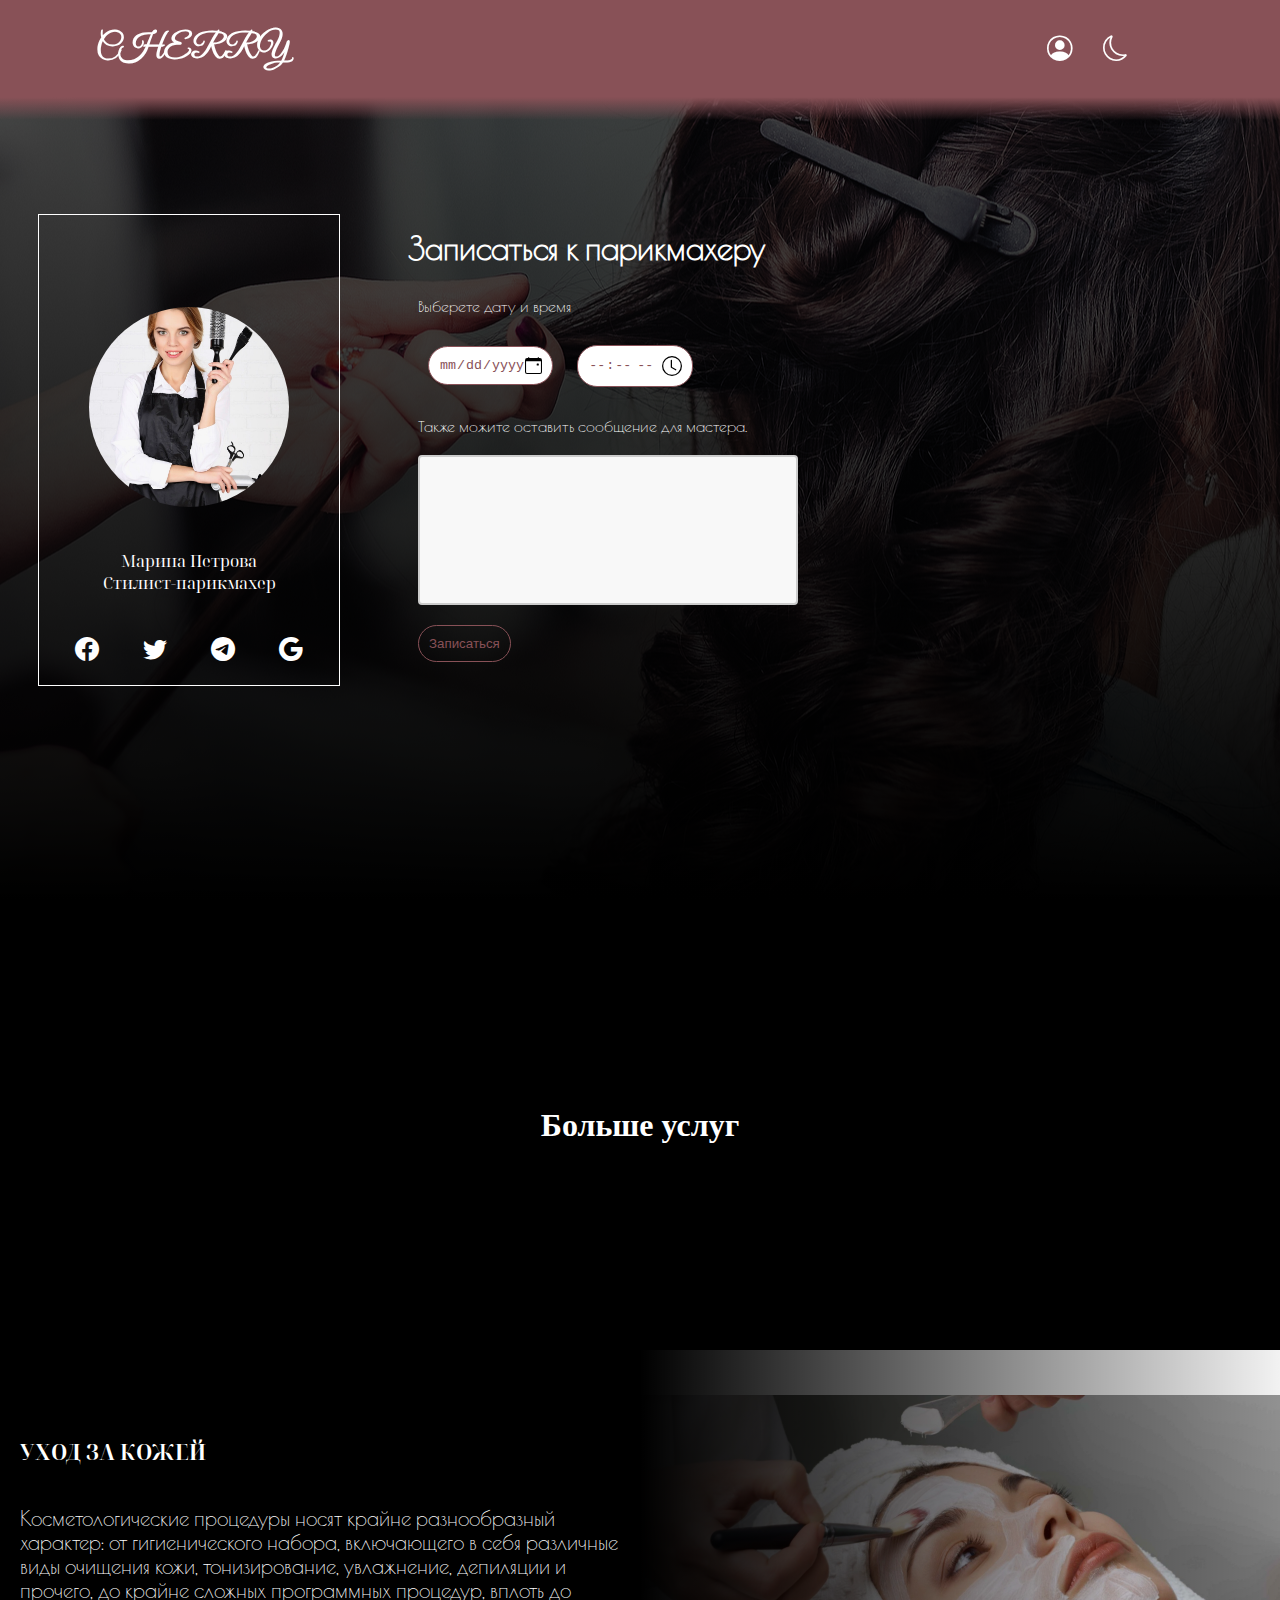
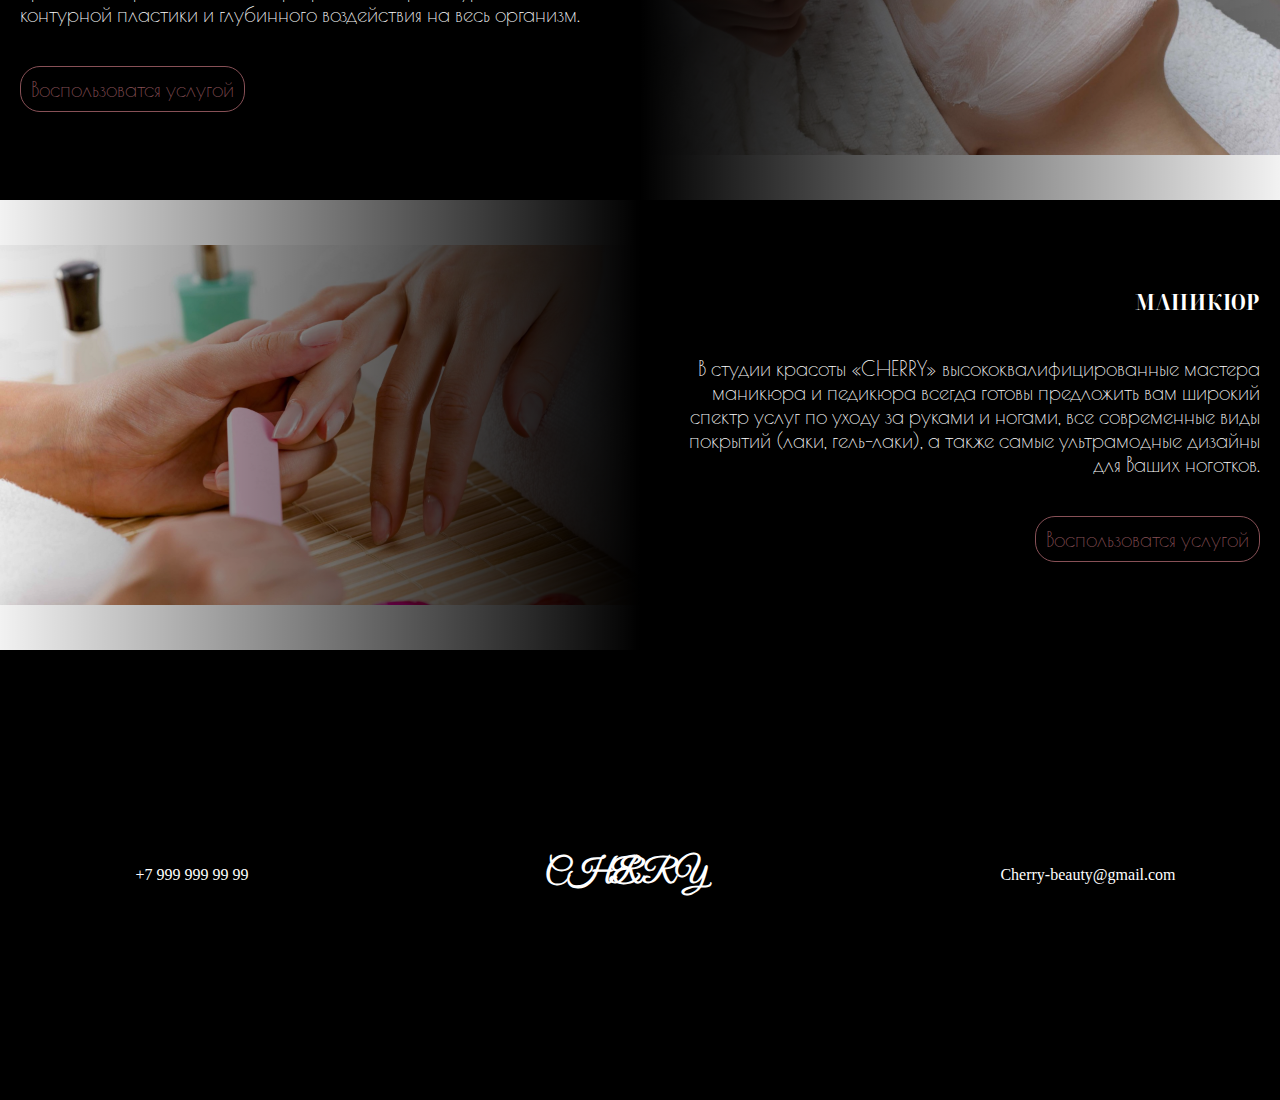
==== hair.html @ 7b2abf84 "Add files via upload" ====
<!DOCTYPE html>
<html lang="en">
  <head>
    <meta charset="UTF-8" />
    <meta http-equiv="X-UA-Compatible" content="IE=edge" />
    <meta name="viewport" content="width=device-width, initial-scale=1.0" />
    <link
      rel="stylesheet"
      href="https://cdn.jsdelivr.net/npm/bootstrap-icons@1.8.1/font/bootstrap-icons.css"
    />
    <link rel="stylesheet" href="style/global.css" />
    <link rel="stylesheet" href="style/services.css" />
    <title>О нас</title>
  </head>
  <body>
    <header class="header">
      <div class="header__container">
        <h1 class="logo">
          <a href="index.html"><span>CHE</span>RRY</a>
        </h1>

        <nav>
          <ul>
            <li>
              <a href="profile.html"><i class="bi bi-person-circle"></i></a>
            </li>
            <li>
              <a href="#" id="togle-theme"><i id="moon" class="bi bi-moon"></i></a>
            </li>
          </ul>
        </nav>
      </div>
    </header>
    <div class="main">
      <section class="services-start" id="hair">
        <div class="serv__info">
          <div class="staff__item">
            <div class="staff__img staff__img-2"></div>
            <div>
              <p class="staff__name">Марина Петрова</p>
              <p class="staff__position">Стилист-парикмахер</p>
            </div>
            <div class="staff__links">
              <a class="staff__link" href="#"><i class="bi bi-facebook"></i></a>
              <a class="staff__link" href="#"><i class="bi bi-twitter"></i></a>
              <a class="staff__link" href="#"><i class="bi bi-telegram"></i></a>
              <a class="staff__link" href="#"><i class="bi bi-google"></i></a>
            </div>
          </div>
        </div>
        <div class="serv__buy">
          <h2>Записаться к парикмахеру</h2>
          <form action="" method="post">
            <label for="date">Выберете дату и время</label>
            <div>
              <input
                type="date"
                name="date"
                id="date"
                placeholder="w"
                required
              />
              <input
                type="time"
                name="time"
                id="time"
                placeholder="w"
                min="18:00"
                max="08:00"
                required
              />
            </div>
            <label for="textarea"
              >Также можите оставить сообщение для мастера.</label
            >
            <textarea
              name="textarea"
              id="textarea"
              cols="30"
              rows="10"
            ></textarea>
            <input type="submit" id="submit" value="Записаться" />
          </form>
        </div>
      </section>
      <section class="services">
        <div class="services__item services-more">
          <h1>Больше услуг</h1>
        </div>

        <div class="services__item">
          <div class="services-info-left">
            <h1>УХОД ЗА КОЖЕЙ</h1>
            <p>
              Косметологические процедуры носят крайне разнообразный характер:
              от гигиенического набора, включающего в себя различные виды
              очищения кожи, тонизирование, увлажнение, депиляции и прочего, до
              крайне сложных программных процедур, вплоть до контурной пластики
              и глубинного воздействия на весь организм.
            </p>
            <a href="skin.html"><button>Воспользоватся услугой</button></a>
          </div>
          <div class="services-image services-skin"></div>
        </div>

        <div class="services__item">
          <div class="services-image services-fingers"></div>
          <div class="services-info">
            <h1>МАНИКЮР</h1>
            <p>
              В студии красоты «CHERRY» высококвалифицированные мастера маникюра
              и педикюра всегда готовы предложить вам широкий спектр услуг по
              уходу за руками и ногами, все современные виды покрытий (лаки,
              гель-лаки), а также самые ультрамодные дизайны для Ваших ноготков.
            </p>
            <a href="nails.html"><button>Воспользоватся услугой</button></a>
          </div>
        </div>
      </section>
    </div>
    <footer>
      <div class="footer__container">
        <a href="">+7 999 999 99 99</a>
        <h1 class="logo">
          <a href="index.html"><span>CHE</span>RRY</a>
        </h1>
        <a href="">Cherry-beauty@gmail.com</a>
      </div>
    </footer>

    <script src="https://ajax.googleapis.com/ajax/libs/jquery/3.6.0/jquery.min.js"></script>
    <script src="js/moment.js"></script>
    <script src="js/app.js"></script>
  </body>
</html>
---- style/global.css ----
@import url("https://fonts.googleapis.com/css2?family=Great+Vibes&family=Noto+Serif+Display:ital,wght@0,100;0,200;0,300;0,400;0,900;1,100;1,200;1,300;1,400;1,800;1,900&family=Poiret+One&family=Zen+Kurenaido&display=swap");
/* font-family: 'Great Vibes', cursive; */
/* font-family: 'Zen Kurenaido', sans-serif; */
/* font-family: 'Noto Serif Display', serif; */
/* font-family: 'Poiret One', cursive; */

/* global */

* {
  margin: 0;
  padding: 0;
  /* font-family: "Noto Serif Display", serif; */
}

body {
  width: 100%;
  display: flex;
  flex-direction: column;
  align-items: center;
}

li {
  list-style: none;
}

a {
  color: black;
  text-decoration: none;
}

.logo {
  font-family: "Great Vibes", cursive;
}

.logo a {
  font-family: "Great Vibes", cursive;
}

.logo span {
  font-family: "Great Vibes", cursive;
}

/* header */

.header {
  width: 100%;
  display: flex;
  align-items: center;
  justify-content: center;
  background: rgb(136, 81, 87);
  background: linear-gradient(
    180deg,
    rgba(136, 81, 87, 1) 0%,
    rgba(136, 81, 87, 1) 81%,
    rgba(136, 81, 87, 0) 100%
  );
  color: white;
  padding: 20px;
  padding-bottom: 40px;
  position: fixed;
  transition: all 0.3s ease;
}

.header a {
  color: white;
}

.header.out {
  transform: translateY(-100%);
}

.header__container {
  display: flex;
  justify-content: space-between;
  align-items: center;
  max-width: 1720px;
  width: 100%;
}

.header__container nav {
  width: 30%;
  display: flex;
  flex-direction: row;
  align-items: center;
  justify-content: center;
}

.header__container h1 {
  width: 30%;
  display: flex;
  flex-direction: row;
  align-items: center;
  justify-content: center;
}

.header__container ul {
  display: flex;
  align-items: center;
  list-style: none;
}

.header__container ul li {
  margin: 15px;
  font-size: 1rem;
}

.header__container ul li i {
  font-size: 1.6rem;
}

/* main */

.main {
  width: 100%;
  min-height: 200vh;
}

/* footer */

footer {
  height: 50vh;
  width: 100%;
  background: rgb(0, 0, 0);
  display: flex;
  flex-direction: row;
  align-items: center;
  justify-content: center;
  color: white;
}

.footer__container {
    height: 50vh;
    max-width: 1720px;
    width: 100%;
    /* background: rgb(0, 0, 0); */
    display: flex;
    flex-direction: row;
    align-items: center;
    justify-content: space-between;
    color: white;
}

.footer__container *{
    width: 30%;
    color: white;
    display: flex;
    align-items: center;
    justify-content: center;
}

.light-theme footer {
  height: 50vh;
  width: 100%;
  background: rgb(255, 255, 255);
  display: flex;
  flex-direction: row;
  align-items: center;
  justify-content: center;
  color: rgb(0, 0, 0);
}

.light-theme .footer__container {
    height: 50vh;
    max-width: 1720px;
    width: 100%;
    /* background: rgb(0, 0, 0); */
    display: flex;
    flex-direction: row;
    align-items: center;
    justify-content: space-between;
    color: rgb(0, 0, 0);
}

.light-theme .footer__container *{
    width: 30%;
    color: rgb(0, 0, 0);
    display: flex;
    align-items: center;
    justify-content: center;
}
---- style/services.css ----
.services-start {
  width: 100%;
  height: 100vh;
  background-size: 100%;
  display: flex;
  flex-direction: column;
  align-items: center;
  justify-content: center;
}

#nails {
  background: linear-gradient(rgba(0, 0, 0, 0.61), rgb(0, 0, 0)),
    url(../media/content/Nailscard.jpeg);
  background-position: center;
  background-repeat: no-repeat;
}

#hair {
  background: linear-gradient(rgba(0, 0, 0, 0.61), rgb(0, 0, 0)),
    url(../media/content/hairCard.jpeg);
  background-position: center;
  background-repeat: no-repeat;
}

#skin {
  background: linear-gradient(rgba(0, 0, 0, 0.61), rgb(0, 0, 0)),
    url(../media/content/skinCard.jpeg);
  background-position: center;
  background-repeat: no-repeat;
}

.light-theme #nails {
  background: linear-gradient(rgba(255, 255, 255, 0.041), rgba(255, 255, 255, 0.137)),
    url(../media/content/Nailscard.jpeg);
  background-position: center;
  background-repeat: no-repeat;
}

.light-theme #hair {
  background: linear-gradient(rgba(255, 255, 255, 0.041), rgba(255, 255, 255, 0.137)),
    url(../media/content/hairCard.jpeg);
  background-position: center;
  background-repeat: no-repeat;
}

.light-theme #skin {
  background: linear-gradient(rgba(255, 255, 255, 0.041), rgba(255, 255, 255, 0.137)),
    url(../media/content/skinCard.jpeg);
  background-position: center;
  background-repeat: no-repeat;
}


.services-start h1 {
  color: white;
  font-size: 3rem;
}

.services-start p {
  color: white;
  font-size: 1rem;
  font-family: "Noto Serif Display", serif;
}

.light-theme .services-start h1 {
  color: rgb(0, 0, 0);
  text-shadow: #000 2px 3px 5px;
  font-size: 3rem;
}

.light-theme .services-start p {
  color: rgb(0, 0, 0);
  text-shadow: #000 2px 3px 5px;
  font-size: 1rem;
  font-family: "Noto Serif Display", serif;
}

.slogon__text {
  display: flex;
  flex-direction: column;
  align-items: center;
  justify-content: center;
}

.slogon__text h1 {
  margin: 30px;
}

::-webkit-calendar-picker-indicator {
  color: transparent;
  opacity: 1;
  background: url(../media/content/calendar-event.svg) no-repeat center;
  background-size: contain;
}

input[type="time"]::-webkit-calendar-picker-indicator {
  color: transparent;
  opacity: 1;
  background: url(../media/content/clock.svg) no-repeat center;
  background-size: contain;
}

.services-start {
  display: flex;
  flex-direction: row;
  align-items: center;
  justify-content: center;
  color: white;
}

.light-theme .services-start {
  display: flex;
  flex-direction: row;
  align-items: center;
  justify-content: center;
  color: rgb(0, 0, 0);
  text-shadow: #000 2px 3px 5px;
}


.serv__info {
  width: 30%;
  height: 100%;
  display: flex;
  flex-direction: column;
  align-items: center;
  justify-content: center;
  overflow: hidden;
}
.serv__info img {
  height: 100%;
  border-radius: 20px;
  overflow: hidden;
}
.serv__info h3 {
  width: 300px;
  border-radius: 20px;
  font-size: 2rem;
}

.serv__buy {
  width: 70%;
  height: 100%;
  display: flex;
  flex-direction: column;
  align-items: flex-start;
  justify-content: center;
  padding-left: 20px;
  font-family: "Poiret One", cursive;
}

.serv__buy * {
  margin: 10px;
}

.serv__buy h2 {
  font-size: 2rem;
}

.serv__buy form {
  display: flex;
  flex-direction: column;
  align-items: flex-start;
  justify-content: center;
}

.serv__buy form input,
textarea {
  background: rgb(255, 255, 255);
  border-radius: 20px;
  border: 1px solid rgba(136, 81, 87, 1);
  color: rgba(136, 81, 87, 1);
  padding: 10px;
  cursor: pointer;
  transition: 0.3s;
}

.serv__buy form input[type="submit"] {
  background: rgba(0, 0, 0, 0);
  border-radius: 20px;
  border: 1px solid rgba(136, 81, 87, 1);
  color: rgba(136, 81, 87, 1);
  padding: 10px;
  cursor: pointer;
  transition: 0.3s;
}

.serv__buy form input[type="submit"]:hover {
  background: rgba(136, 81, 87, 1);
  border-radius: 20px;
  border: 1px solid rgb(0, 0, 0);
  color: rgb(255, 255, 255);
  padding: 10px;
  cursor: pointer;
}

.light-theme .serv__buy form input[type="submit"] {
  background: rgba(136, 81, 87, 1);
  border-radius: 20px;
  border: 1px solid rgba(136, 81, 87, 1);
  color: rgb(0, 0, 0);
  padding: 10px;
  cursor: pointer;
  transition: 0.3s;
}

.light-theme .serv__buy form input[type="submit"]:hover {
  background: rgba(136, 81, 87, 1);
  border-radius: 20px;
  border: 1px solid rgba(136, 81, 87, 1);
  color: rgb(255, 255, 255);
  padding: 10px;
  cursor: pointer;
}

.staff__item {
  margin: 60px;
  display: flex;
  flex-direction: column;
  align-items: center;
  justify-content: space-around;
  text-align: center;
  padding-top: 70px;
  width: 300px;
  transition: 0.3s;
  background: rgba(0, 0, 0, 0);
  color: rgb(255, 255, 255);
  border: rgb(255, 255, 255) 1px solid;
  height: 400px;
}

.light-theme .staff__item {
  margin: 60px;
  display: flex;
  flex-direction: column;
  align-items: center;
  justify-content: space-around;
  text-align: center;
  padding-top: 70px;
  width: 300px;
  transition: 0.3s;
  background: rgba(0, 0, 0, 0.096);
  color: rgb(0, 0, 0);
  border: rgb(0, 0, 0) 1px solid;
  height: 400px;
}

.staff__img-1 {
  width: 200px;
  height: 200px;
  background: url(../media/content/nailsMaster.jpeg);
  background-position: center;
  background-repeat: no-repeat;
  background-size: 150%;
  border-radius: 50%;
  transition: 0.3s;
}

.staff__img-2 {
  width: 200px;
  height: 200px;
  background: url(../media/content/hairMaster.jpeg);
  background-position: center;
  background-repeat: no-repeat;
  background-size: 100%;
  border-radius: 50%;
  transition: 0.3s;
}

.staff__img-3 {
  width: 200px;
  height: 200px;
  background: url(../media/content/beautician.jpg);
  background-position: center;
  background-repeat: no-repeat;
  background-size: 100%;
  border-radius: 50%;
  transition: 0.3s;
}

.staff__link {
  font-size: 1.5rem;
  padding: 20px;
  color: white;
  transition: 0.3s;
}

.staff__link:hover .bi-facebook {
  color: #3b5998;
}
.staff__link:hover .bi-twitter {
  color: #00acee;
}
.staff__link:hover .bi-telegram {
  color: #00bfff;
}
.staff__link:hover .bi-google {
  color: #ea4335;
}

textarea {
  width: 380px;
  height: 150px;
  padding: 12px 20px;
  box-sizing: border-box;
  border: 2px solid #ccc;
  border-radius: 4px;
  background-color: #f8f8f8;
  font-size: 16px;
  resize: none;
}

.services {
  width: 100%;
  display: flex;
  flex-direction: column;
  align-items: center;
  justify-content: center;
}
.services__item {
  width: 100%;
  height: 50vh;
  display: flex;
  flex-direction: row;
  align-items: center;
  justify-content: space-between;
}
.services-image {
  height: 100%;
  width: 50%;
}

.services-hair {
  background: linear-gradient(90deg, rgba(0, 0, 0, 0.05), rgb(0, 0, 0)),
    url(../media/content/hairCard.jpeg);
  background-position: center;
  background-repeat: no-repeat;
  background-size: 100%;
}

.services-skin-left {
  background: linear-gradient(270deg, rgba(0, 0, 0, 0.05), rgb(0, 0, 0)),
    url(../media/content/hairCard.jpeg);
  background-position: center;
  background-repeat: no-repeat;
  background-size: 100%;
}

.services-skin {
  background: linear-gradient(90deg, rgb(0, 0, 0), rgb(0, 0, 0, 0.05)),
    url(../media/content/skinCard.jpeg);
  background-position: center;
  background-repeat: no-repeat;
  background-size: 100%;
}

.services-fingers {
  background: linear-gradient(90deg, rgba(0, 0, 0, 0.05), rgb(0, 0, 0)),
    url(../media/content/Nailscard.jpeg);
  background-position: center;
  background-repeat: no-repeat;
  background-size: 100%;
}

.services-info {
  height: 100%;
  width: 50%;
  color: white;
  background: #000;
  display: flex;
  flex-direction: column;
  align-items: flex-end;
  justify-content: center;
}




.light-theme .services-hair {
  background: linear-gradient(90deg, rgba(255, 255, 255, 0.089), rgba(255, 255, 255, 0.05)),
    url(../media/content/hairCard.jpeg);
  background-position: center;
  background-repeat: no-repeat;
  background-size: 100%;
}

.light-theme .services-skin-left {
  background: linear-gradient(270deg, rgba(255, 255, 255, 0.089), rgba(255, 255, 255, 0.05)),
    url(../media/content/hairCard.jpeg);
  background-position: center;
  background-repeat: no-repeat;
  background-size: 100%;
}

.light-theme .services-skin {
  background: linear-gradient(90deg, rgba(255, 255, 255, 0.089), rgba(255, 255, 255, 0.05)),
    url(../media/content/skinCard.jpeg);
  background-position: center;
  background-repeat: no-repeat;
  background-size: 100%;
}

.light-theme .services-fingers {
  background: linear-gradient(90deg, rgba(255, 255, 255, 0.089), rgba(255, 255, 255, 0.05)),
    url(../media/content/Nailscard.jpeg);
  background-position: center;
  background-repeat: no-repeat;
  background-size: 100%;
}

.light-theme .services-info {
  height: 100%;
  width: 50%;
  color: rgb(0, 0, 0);
  background: rgb(248, 248, 248);
  text-shadow: #000 2px 3px 5px;
  display: flex;
  flex-direction: column;
  align-items: flex-end;
  justify-content: center;
}






.services-info * {
  margin: 20px;
  text-align: right;
  max-width: 600px;
  font-size: 1.3rem;
  font-family: "Poiret One", cursive;
}

.services-info h1 {
  font-family: "Noto Serif Display", serif;
}

.services-info a {
  margin: 0;
  padding: 0;
}

.services-info button {
  background: rgba(0, 0, 0, 0);
  border-radius: 20px;
  border: 1px solid rgba(136, 81, 87, 1);
  color: rgba(136, 81, 87, 1);
  padding: 10px;
  cursor: pointer;
  transition: 0.3s;
}

.services-info-left {
  height: 100%;
  width: 50%;
  color: white;
  background: #000;
  display: flex;
  flex-direction: column;
  align-items: flex-start;
  justify-content: center;
}

.light-theme .services-info button {
  background: rgba(136, 81, 87, 1);
  border-radius: 20px;
  border: 1px solid rgba(136, 81, 87, 1);
  color: rgb(0, 0, 0);
  padding: 10px;
  cursor: pointer;
  transition: 0.3s;
}

.light-theme .services-info-left {
  height: 100%;
  width: 50%;
  color: rgb(0, 0, 0);
  text-shadow: #000 2px 3px 5px;
  background: rgb(255, 255, 255);
  display: flex;
  flex-direction: column;
  align-items: flex-start;
  justify-content: center;
}
.services-info-left * {
  margin: 20px;
  text-align: left;
  max-width: 600px;
  font-size: 1.3rem;
  font-family: "Poiret One", cursive;
}

.services-info-left h1 {
  font-family: "Noto Serif Display", serif;
}

.services-info-left a {
  margin: 0;
  padding: 0;
}

.services-info-left button {
  background: rgba(0, 0, 0, 0);
  border-radius: 20px;
  border: 1px solid rgba(136, 81, 87, 1);
  color: rgba(136, 81, 87, 1);
  padding: 10px;
  cursor: pointer;
  transition: 0.3s;
}

.services-info-left button:hover {
  background: rgba(136, 81, 87, 1);
  border-radius: 20px;
  border: 1px solid rgb(0, 0, 0);
  color: rgb(255, 255, 255);
  padding: 10px;
  cursor: pointer;
}

.services-info button:hover {
  background: rgba(136, 81, 87, 1);
  border-radius: 20px;
  border: 1px solid rgb(0, 0, 0);
  color: rgb(255, 255, 255);
  padding: 10px;
  cursor: pointer;
}

.services-more {
  display: flex;
  flex-direction: column;
  align-items: center;
  justify-content: center;
  background: #000;
  color: white;
}


.light-theme .services-info-left button {
  background: rgba(136, 81, 87, 1);
  border-radius: 20px;
  border: 1px solid rgba(136, 81, 87, 1);
  color: rgb(0, 0, 0);
  padding: 10px;
  cursor: pointer;
  transition: 0.3s;
}

.light-theme .services-info-left button:hover {
  background: rgba(136, 81, 87, 1);
  border-radius: 20px;
  border: 1px solid rgba(136, 81, 87, 1);
  color: rgb(255, 255, 255);
  padding: 10px;
  cursor: pointer;
}

.light-theme .services-info button:hover {
  background: rgba(136, 81, 87, 1);
  border-radius: 20px;
  border: 1px solid rgba(136, 81, 87, 1);
  color: rgb(255, 255, 255);
  padding: 10px;
  cursor: pointer;
}

.light-theme .services-more {
  display: flex;
  flex-direction: column;
  align-items: center;
  justify-content: center;
  background: rgb(255, 255, 255);
  text-shadow: #000 2px 3px 5px;
  color: rgb(0, 0, 0);
}
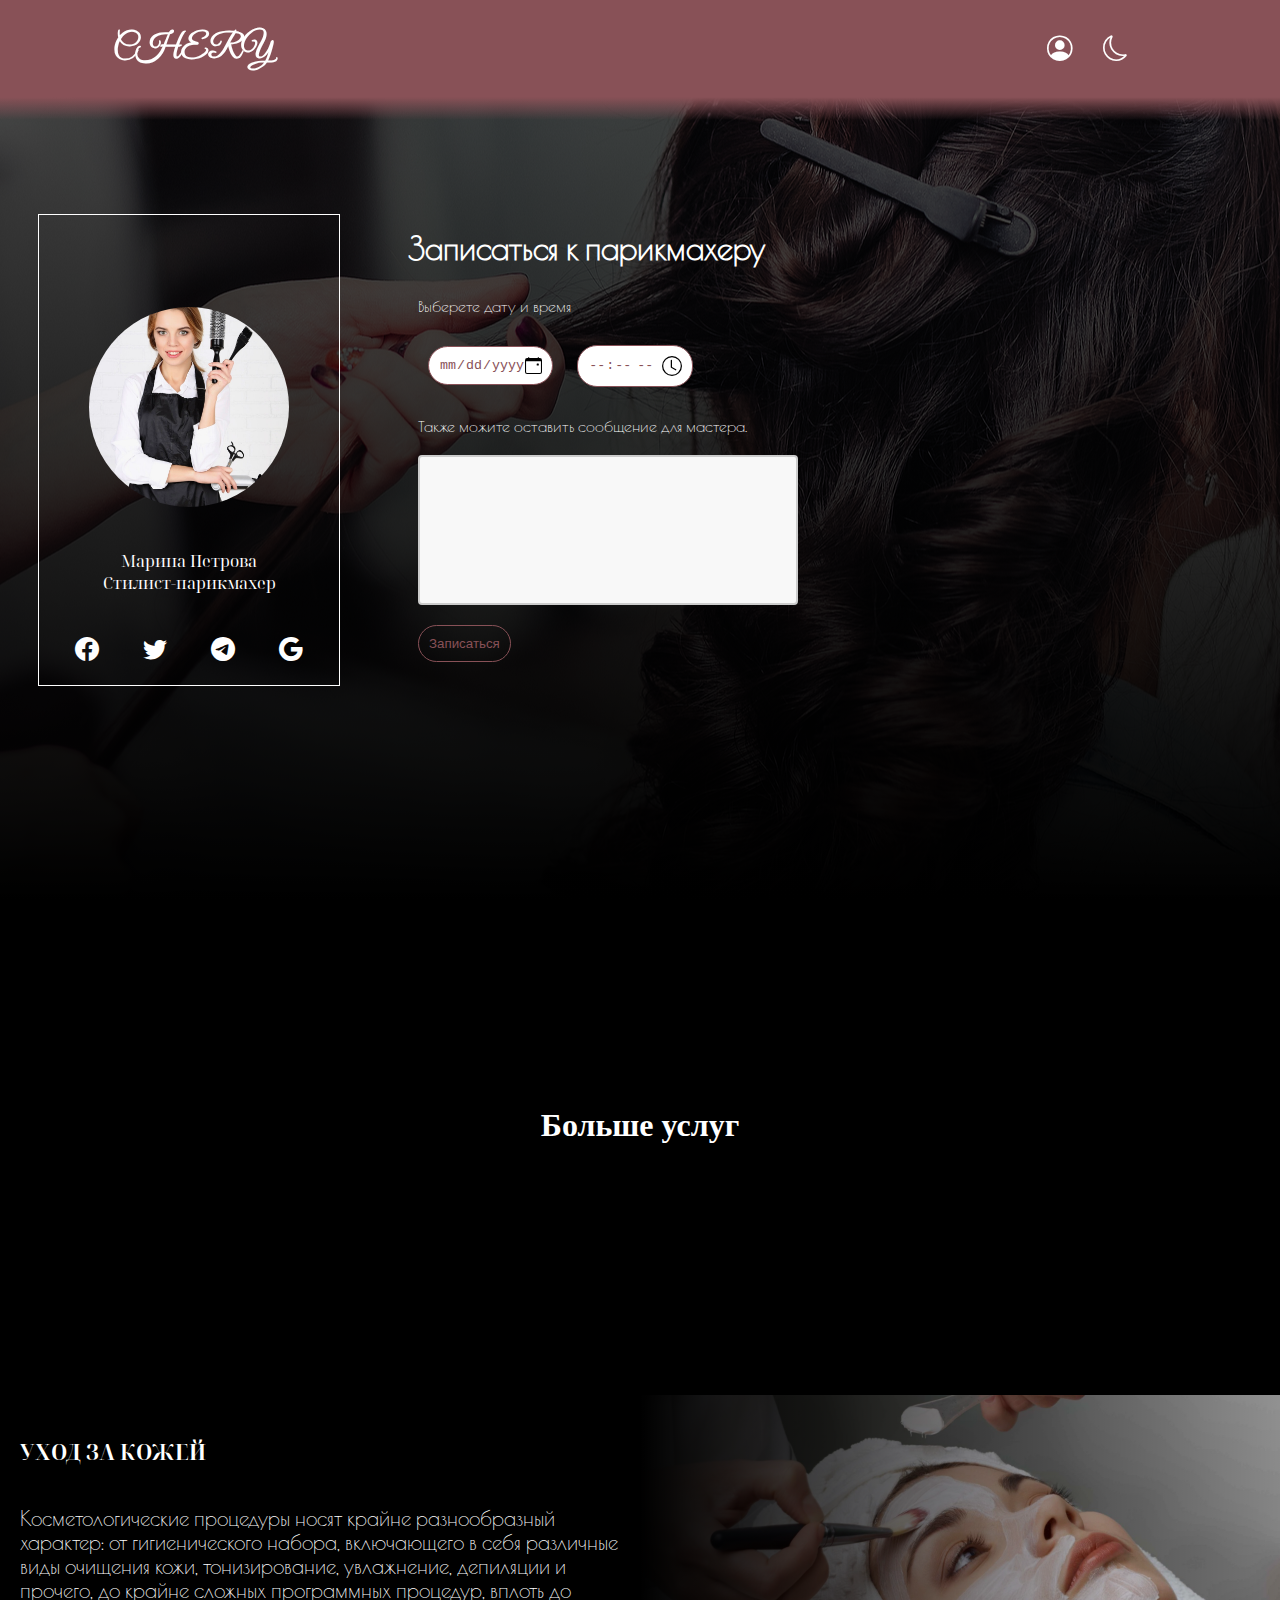
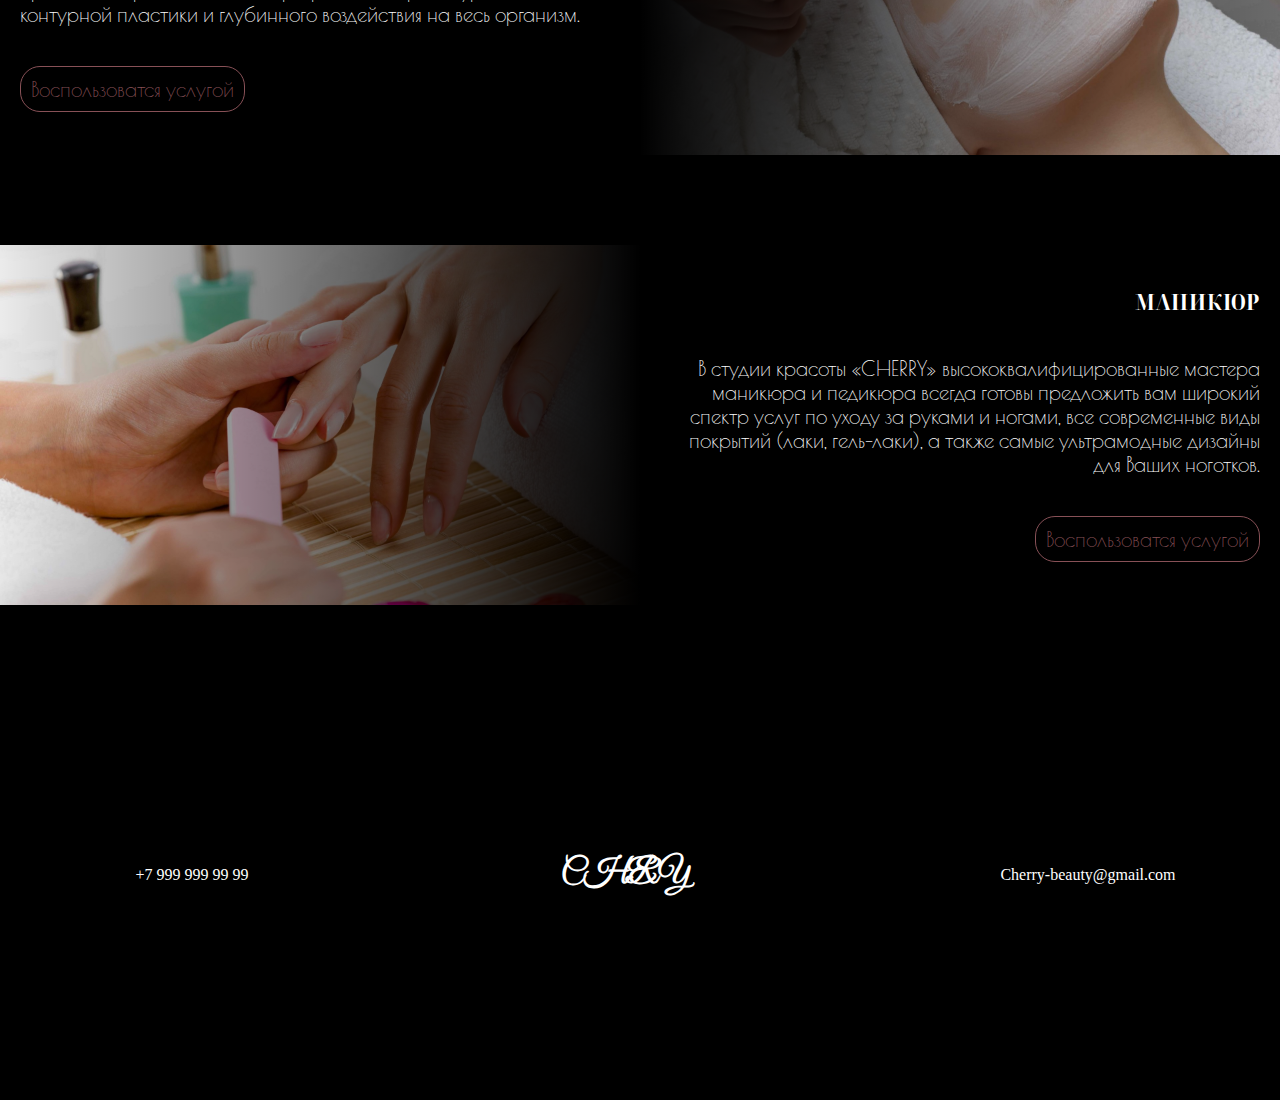
==== commit bd73f374: "Add files via upload" ====
--- a/hair.html
+++ b/hair.html
@@ -16,7 +16,7 @@
     <header class="header">
       <div class="header__container">
         <h1 class="logo">
-          <a href="index.html"><span>CHE</span>RRY</a>
+          <a href="index.html"><span>CHE</span>RY</a>
         </h1>
 
         <nav>
@@ -122,7 +122,7 @@
       <div class="footer__container">
         <a href="">+7 999 999 99 99</a>
         <h1 class="logo">
-          <a href="index.html"><span>CHE</span>RRY</a>
+          <a href="index.html"><span>CHE</span>RY</a>
         </h1>
         <a href="">Cherry-beauty@gmail.com</a>
       </div>
--- a/style/global.css
+++ b/style/global.css
@@ -9,7 +9,7 @@
 * {
   margin: 0;
   padding: 0;
-  /* font-family: "Noto Serif Display", serif; */
+  transition: .2s;
 }
 
 body {
@@ -17,6 +17,11 @@
   display: flex;
   flex-direction: column;
   align-items: center;
+  background: #000;
+}
+
+.light-theme {
+  background: rgb(255, 255, 255);
 }
 
 li {
@@ -39,8 +44,6 @@
 .logo span {
   font-family: "Great Vibes", cursive;
 }
-
-/* header */
 
 .header {
   width: 100%;
@@ -108,15 +111,11 @@
   font-size: 1.6rem;
 }
 
-/* main */
-
 .main {
   width: 100%;
   min-height: 200vh;
 }
 
-/* footer */
-
 footer {
   height: 50vh;
   width: 100%;
@@ -129,54 +128,124 @@
 }
 
 .footer__container {
-    height: 50vh;
+  height: 50vh;
+  max-width: 1720px;
+  width: 100%;
+  /* background: rgb(0, 0, 0); */
+  display: flex;
+  flex-direction: row;
+  align-items: center;
+  justify-content: space-between;
+  color: white;
+}
+
+.footer__container * {
+  width: 30%;
+  color: white;
+  display: flex;
+  align-items: center;
+  justify-content: center;
+}
+
+.light-theme footer {
+  height: 50vh;
+  width: 100%;
+  background: rgb(255, 255, 255);
+  display: flex;
+  flex-direction: row;
+  align-items: center;
+  justify-content: center;
+  color: rgb(0, 0, 0);
+}
+
+.light-theme .footer__container {
+  height: 50vh;
+  max-width: 1720px;
+  width: 100%;
+  /* background: rgb(0, 0, 0); */
+  display: flex;
+  flex-direction: row;
+  align-items: center;
+  justify-content: space-between;
+  color: rgb(0, 0, 0);
+}
+
+.light-theme .footer__container * {
+  width: 30%;
+  color: rgb(0, 0, 0);
+  display: flex;
+  align-items: center;
+  justify-content: center;
+}
+
+@media screen and (max-width: 900px) {
+  .header__container {
+    display: flex;
+    flex-direction: column;
+    justify-content: center;
+    align-items: center;
     max-width: 1720px;
     width: 100%;
+  }
+
+  footer {
+    height: 50vh;
+    width: 100%;
+    background: rgb(0, 0, 0);
+    display: flex;
+    flex-direction: row;
+    align-items: center;
+    justify-content: center;
+    color: white;
+  }
+
+  .footer__container {
+    height: 50vh;
+    max-width: 1720px;
+    width: 100%;
     /* background: rgb(0, 0, 0); */
     display: flex;
+    flex-direction: column;
+    align-items: center;
+    justify-content: space-around;
+    color: white;
+  }
+
+  .footer__container * {
+    width: 160px;
+    color: white;
+    display: flex;
+    align-items: center;
+    justify-content: center;
+  }
+
+  .light-theme footer {
+    height: 50vh;
+    width: 100%;
+    background: rgb(255, 255, 255);
+    display: flex;
     flex-direction: row;
     align-items: center;
-    justify-content: space-between;
-    color: white;
-}
-
-.footer__container *{
-    width: 30%;
-    color: white;
-    display: flex;
-    align-items: center;
-    justify-content: center;
-}
-
-.light-theme footer {
-  height: 50vh;
-  width: 100%;
-  background: rgb(255, 255, 255);
-  display: flex;
-  flex-direction: row;
-  align-items: center;
-  justify-content: center;
-  color: rgb(0, 0, 0);
-}
-
-.light-theme .footer__container {
+    justify-content: center;
+    color: rgb(0, 0, 0);
+  }
+
+  .light-theme .footer__container {
     height: 50vh;
     max-width: 1720px;
     width: 100%;
-    /* background: rgb(0, 0, 0); */
-    display: flex;
-    flex-direction: row;
-    align-items: center;
-    justify-content: space-between;
+    display: flex;
+    flex-direction: column;
+    align-items: center;
+    justify-content: space-around;
     color: rgb(0, 0, 0);
-}
-
-.light-theme .footer__container *{
-    width: 30%;
-    color: rgb(0, 0, 0);
-    display: flex;
-    align-items: center;
-    justify-content: center;
-}
-
-
+  }
+
+  .light-theme .footer__container * {
+    width: 160px;
+    color: black;
+    display: flex;
+    align-items: center;
+    justify-content: center;
+  }
+}
--- a/style/services.css
+++ b/style/services.css
@@ -30,26 +30,34 @@
 }
 
 .light-theme #nails {
-  background: linear-gradient(rgba(255, 255, 255, 0.041), rgba(255, 255, 255, 0.137)),
+  background: linear-gradient(
+      rgba(255, 255, 255, 0.041),
+      rgba(255, 255, 255, 0.137)
+    ),
     url(../media/content/Nailscard.jpeg);
   background-position: center;
   background-repeat: no-repeat;
 }
 
 .light-theme #hair {
-  background: linear-gradient(rgba(255, 255, 255, 0.041), rgba(255, 255, 255, 0.137)),
+  background: linear-gradient(
+      rgba(255, 255, 255, 0.041),
+      rgba(255, 255, 255, 0.137)
+    ),
     url(../media/content/hairCard.jpeg);
   background-position: center;
   background-repeat: no-repeat;
 }
 
 .light-theme #skin {
-  background: linear-gradient(rgba(255, 255, 255, 0.041), rgba(255, 255, 255, 0.137)),
+  background: linear-gradient(
+      rgba(255, 255, 255, 0.041),
+      rgba(255, 255, 255, 0.137)
+    ),
     url(../media/content/skinCard.jpeg);
   background-position: center;
   background-repeat: no-repeat;
 }
-
 
 .services-start h1 {
   color: white;
@@ -116,7 +124,6 @@
   color: rgb(0, 0, 0);
   text-shadow: #000 2px 3px 5px;
 }
-
 
 .serv__info {
   width: 30%;
@@ -373,11 +380,12 @@
   justify-content: center;
 }
 
-
-
-
 .light-theme .services-hair {
-  background: linear-gradient(90deg, rgba(255, 255, 255, 0.089), rgba(255, 255, 255, 0.05)),
+  background: linear-gradient(
+      90deg,
+      rgba(255, 255, 255, 0.089),
+      rgba(255, 255, 255, 0.05)
+    ),
     url(../media/content/hairCard.jpeg);
   background-position: center;
   background-repeat: no-repeat;
@@ -385,7 +393,11 @@
 }
 
 .light-theme .services-skin-left {
-  background: linear-gradient(270deg, rgba(255, 255, 255, 0.089), rgba(255, 255, 255, 0.05)),
+  background: linear-gradient(
+      270deg,
+      rgba(255, 255, 255, 0.089),
+      rgba(255, 255, 255, 0.05)
+    ),
     url(../media/content/hairCard.jpeg);
   background-position: center;
   background-repeat: no-repeat;
@@ -393,7 +405,11 @@
 }
 
 .light-theme .services-skin {
-  background: linear-gradient(90deg, rgba(255, 255, 255, 0.089), rgba(255, 255, 255, 0.05)),
+  background: linear-gradient(
+      90deg,
+      rgba(255, 255, 255, 0.089),
+      rgba(255, 255, 255, 0.05)
+    ),
     url(../media/content/skinCard.jpeg);
   background-position: center;
   background-repeat: no-repeat;
@@ -401,7 +417,11 @@
 }
 
 .light-theme .services-fingers {
-  background: linear-gradient(90deg, rgba(255, 255, 255, 0.089), rgba(255, 255, 255, 0.05)),
+  background: linear-gradient(
+      90deg,
+      rgba(255, 255, 255, 0.089),
+      rgba(255, 255, 255, 0.05)
+    ),
     url(../media/content/Nailscard.jpeg);
   background-position: center;
   background-repeat: no-repeat;
@@ -419,11 +439,6 @@
   align-items: flex-end;
   justify-content: center;
 }
-
-
-
-
-
 
 .services-info * {
   margin: 20px;
@@ -538,7 +553,6 @@
   color: white;
 }
 
-
 .light-theme .services-info-left button {
   background: rgba(136, 81, 87, 1);
   border-radius: 20px;
@@ -577,3 +591,179 @@
   color: rgb(0, 0, 0);
 }
 
+@media screen and (max-height: 850px) {
+  .staff__name {
+    display: none;
+  }
+}
+
+@media screen and (max-width: 1070px) {
+  .services-start {
+    flex-direction: column;
+  }
+
+  .services-start p {
+    font-size: 1.2rem;
+  }
+
+  .serv__info {
+    height: 600px;
+  }
+
+  .staff__item {
+    padding-top: 150px;
+    transition: 0.3s;
+    border: 0;
+  }
+
+  .staff__img-2 {
+    width: 150px;
+    height: 150px;
+  }
+
+  .staff__img-1 {
+    width: 150px;
+    height: 150px;
+  }
+
+  .staff__img-3 {
+    width: 150px;
+    height: 150px;
+  }
+
+  .staff__link {
+    display: none;
+  }
+
+  .serv__buy {
+    align-items: center;
+    text-align: center;
+    padding: 0;
+    width: 100%;
+  }
+
+  .serv__buy form {
+    align-items: center;
+    justify-content: center;
+  }
+
+  .serv__buy form input[type="submit"] {
+    width: 90%;
+  }
+
+  .light-theme .services-start {
+    flex-direction: column;
+  }
+
+  .light-theme .services-start p {
+    font-size: 1.2rem;
+    color: white;
+  }
+
+  .light-theme .staff__item {
+    padding-top: 150px;
+    transition: 0.3s;
+    border: 0;
+  }
+
+  .light-theme .staff__img-2 {
+    width: 150px;
+    height: 150px;
+  }
+
+  .light-theme .staff__name {
+    color: white;
+  }
+
+  .light-theme .staff__link {
+    display: none;
+  }
+}
+
+@media screen and (max-width: 800px) {
+  .serv__info {
+    display: none;
+  }
+
+  .services {
+    height: 220vh;
+    justify-content: space-between;
+    margin-top: 50px;
+    margin-bottom: 50px;
+  }
+
+  .services-image {
+    display: none;
+  }
+
+  .services-info {
+    width: 100%;
+    align-items: center;
+    justify-content: center;
+    height: 50vh;
+  }
+
+  .services-info-left {
+    width: 100%;
+    align-items: center;
+    justify-content: center;
+    height: 50vh;
+  }
+
+  .services-info p {
+    text-align: center;
+  }
+
+  .services-info-left p {
+    text-align: center;
+  }
+
+  .light-theme .serv__info {
+    display: none;
+  }
+
+  .light-theme .services {
+    height: 220vh;
+    justify-content: space-between;
+    margin-top: 50px;
+    margin-bottom: 50px;
+  }
+
+  .light-theme .services-image {
+    display: none;
+  }
+
+  .light-theme .services-info {
+    width: 100%;
+    align-items: center;
+    justify-content: center;
+    height: 50vh;
+  }
+
+  .light-theme .services-info-left {
+    width: 100%;
+    align-items: center;
+    justify-content: center;
+    height: 50vh;
+  }
+
+  .light-theme .services-info p {
+    text-align: center;
+  }
+
+  .light-theme .services-info-left p {
+    text-align: center;
+  }
+}
+
+@media screen and (max-width: 500px) {
+  .services-start {
+    padding-top: 100px;
+  }
+
+  .serv__buy form textarea {
+    width: 100%;
+    height: 300px;
+    margin: 0;
+  }
+}
